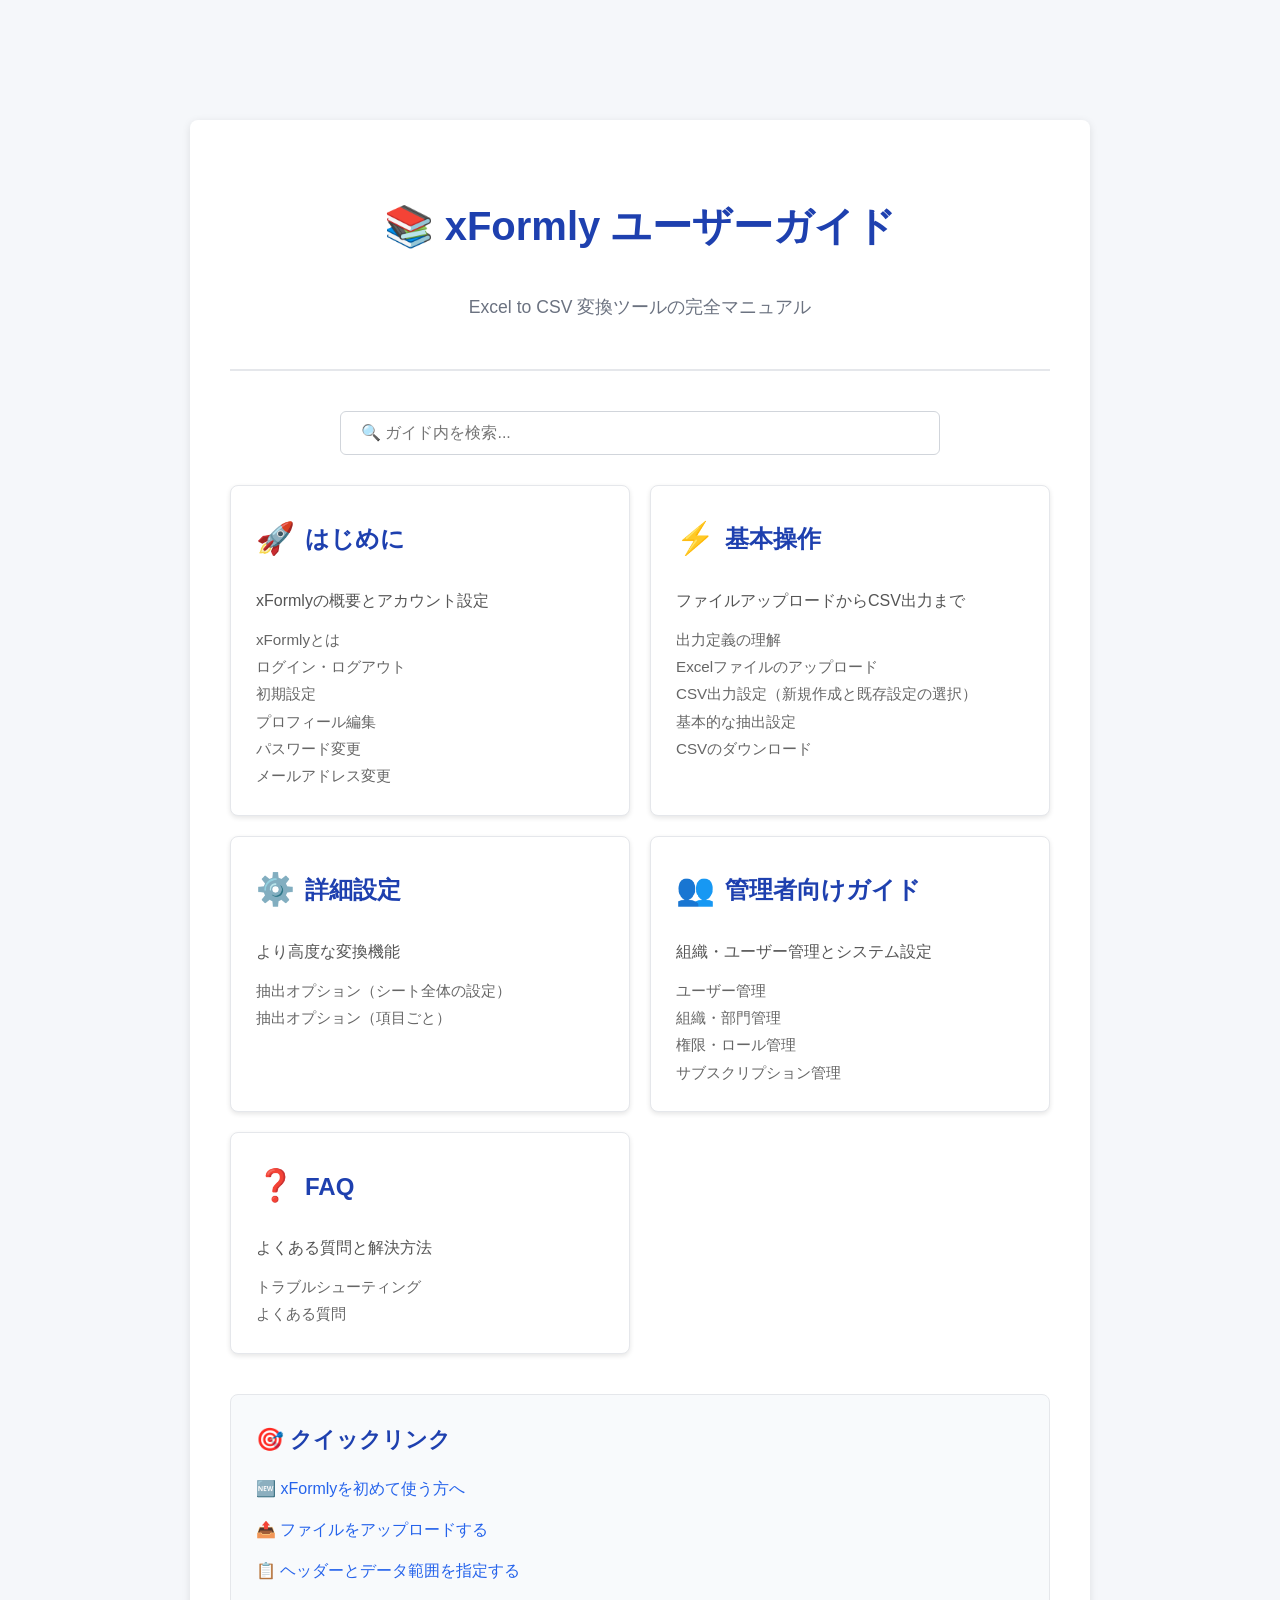
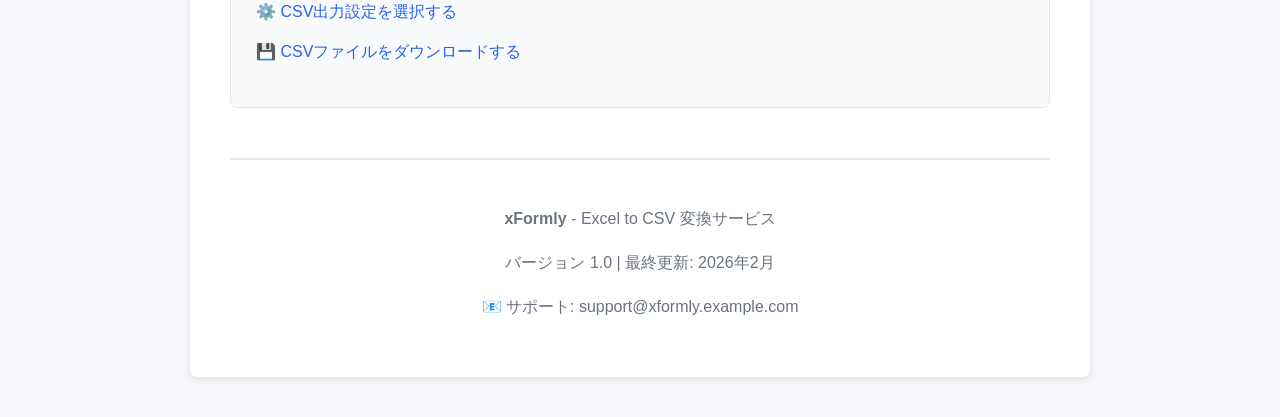
==== index.html @ e6f2d469 "Initial commit: xFormly help site" ====
<!DOCTYPE html>
<html lang="ja">
<head>
    <meta charset="UTF-8">
    <meta name="viewport" content="width=device-width, initial-scale=1.0">
    <title>xFormly ユーザーガイド - トップページ</title>
    
    <link rel="stylesheet" href="css/common.css">
</head>
<body>
    <div class="container">
        <div class="header">
            <h1>📚 xFormly ユーザーガイド</h1>
            <p>Excel to CSV 変換ツールの完全マニュアル</p>
        </div>

        <div class="search-box">
            <input type="text" placeholder="🔍 ガイド内を検索..." id="searchInput">
        </div>

        <div class="nav-grid">
            <a href="getting-started.html" class="nav-card">
                <h2><span class="emoji">🚀</span>はじめに</h2>
                <p>xFormlyの概要とアカウント設定</p>
                <div class="description">
                    xFormlyとは<br>
                    ログイン・ログアウト<br>
                    初期設定<br>
                    プロフィール編集<br>
                    パスワード変更<br>
                    メールアドレス変更
                </div>
            </a>

            <a href="basic-operations.html" class="nav-card">
                <h2><span class="emoji">⚡</span>基本操作</h2>
                <p>ファイルアップロードからCSV出力まで</p>
                <div class="description">
                    出力定義の理解<br>
                    Excelファイルのアップロード<br>
                    CSV出力設定（新規作成と既存設定の選択）<br>
                    基本的な抽出設定<br>
                    CSVのダウンロード
                </div>
            </a>

            <a href="advanced-settings.html" class="nav-card">
                <h2><span class="emoji">⚙️</span>詳細設定</h2>
                <p>より高度な変換機能</p>
                <div class="description">
                    抽出オプション（シート全体の設定）<br>
                    抽出オプション（項目ごと）
                </div>
            </a>

            <a href="admin-guide.html" class="nav-card">
                <h2><span class="emoji">👥</span>管理者向けガイド</h2>
                <p>組織・ユーザー管理とシステム設定</p>
                <div class="description">
                    ユーザー管理<br>
                    組織・部門管理<br>
                    権限・ロール管理<br>
                    サブスクリプション管理
                </div>
            </a>

            <a href="faq.html" class="nav-card">
                <h2><span class="emoji">❓</span>FAQ</h2>
                <p>よくある質問と解決方法</p>
                <div class="description">
                    トラブルシューティング<br>
                    よくある質問
                </div>
            </a>
        </div>

        <div class="quick-links">
            <h3>🎯 クイックリンク</h3>
            <ul>
                <li>🆕 <a href="getting-started-what-is-xformly.html">xFormlyを初めて使う方へ</a></li>
                <li>📤 <a href="basic-operations-upload-excel.html">ファイルをアップロードする</a></li>
                <li>📋 <a href="basic-operations-basic-extraction.html">ヘッダーとデータ範囲を指定する</a></li>
                <li>⚙️ <a href="basic-operations-csv-output-settings.html">CSV出力設定を選択する</a></li>
                <li>💾 <a href="basic-operations-download-csv.html">CSVファイルをダウンロードする</a></li>
            </ul>
        </div>

        <div class="footer">
            <p><strong>xFormly</strong> - Excel to CSV 変換サービス</p>
            <p>バージョン 1.0 | 最終更新: 2026年2月</p>
            <p>📧 サポート: support@xformly.example.com</p>
        </div>
    </div>

    <script>
        // 簡易検索機能（将来的に実装）
        document.getElementById('searchInput').addEventListener('input', function(e) {
            // 検索機能は将来実装
            console.log('検索:', e.target.value);
        });
    </script>
</body>
</html>
---- css/common.css ----
/* ================================================
   xFormly ユーザーガイド 共通スタイルシート
   ================================================ */

/* リセット・基本設定 */
* {
    margin: 0;
    padding: 0;
    box-sizing: border-box;
}

body {
    font-family: -apple-system, BlinkMacSystemFont, 'Segoe UI', 'Hiragino Sans', 'Hiragino Kaku Gothic ProN', Meiryo, sans-serif;
    line-height: 1.8;
    color: #333;
    background: #f5f7fa;
    padding-top: 120px; /* 固定ヘッダ分のスペース */
    padding-bottom: 40px;
}

.container {
    max-width: 900px;
    margin: 0 auto;
    background: white;
    padding: 40px;
    border-radius: 8px;
    box-shadow: 0 2px 8px rgba(0,0,0,0.1);
}

/* 固定ヘッダー */
.top-nav {
    background-color: #2563eb;
    padding: 15px 0;
    position: fixed;
    top: 0;
    left: 0;
    right: 0;
    z-index: 1000;
    box-shadow: 0 2px 4px rgba(0,0,0,0.1);
}

.top-nav .nav-content {
    max-width: 900px;
    margin: 0 auto;
    padding: 0 40px;
    display: flex;
    align-items: center;
    justify-content: space-between;
}

.top-nav a {
    color: white;
    text-decoration: none;
    font-weight: 500;
    transition: opacity 0.3s;
}

.top-nav a:hover {
    opacity: 0.8;
}

.home-link {
    font-size: 1.1em;
}

/* パンくずリスト */
.breadcrumb {
    background-color: #f3f4f6;
    padding: 12px 0;
    font-size: 0.9em;
    position: fixed;
    top: 53px;
    left: 0;
    right: 0;
    z-index: 999;
    border-bottom: 1px solid #e5e7eb;
}

.breadcrumb .breadcrumb-content {
    max-width: 900px;
    margin: 0 auto;
    padding: 0 40px;
}

.breadcrumb a {
    color: #2563eb;
    text-decoration: none;
}

.breadcrumb a:hover {
    text-decoration: underline;
}

.breadcrumb span {
    color: #6b7280;
    margin: 0 8px;
}

/* カテゴリバッジ */
.category-badge {
    background-color: #e0f2fe;
    color: #0369a1;
    padding: 2px 10px;
    border-radius: 4px;
    font-size: 0.85em;
    font-weight: 600;
    display: inline-block;
}

/* タイポグラフィ */
h1 {
    color: #2563eb;
    font-size: 2.5em;
    margin-bottom: 20px;
    padding-bottom: 15px;
    border-bottom: 3px solid #2563eb;
}

h2 {
    color: #1e40af;
    font-size: 1.8em;
    margin-top: 40px;
    margin-bottom: 20px;
    padding-bottom: 10px;
    border-bottom: 2px solid #e5e7eb;
}

h3 {
    color: #1e40af;
    font-size: 1.4em;
    margin-top: 30px;
    margin-bottom: 15px;
}

h4 {
    color: #374151;
    font-size: 1.1em;
    margin-top: 20px;
    margin-bottom: 10px;
}

p {
    margin: 15px 0;
}

ul, ol {
    margin: 15px 0;
    padding-left: 30px;
}

li {
    margin: 8px 0;
}

a {
    color: #2563eb;
    text-decoration: none;
}

a:hover {
    text-decoration: underline;
}

hr {
    border: none;
    border-top: 1px solid #e5e7eb;
    margin: 30px 0;
}

/* テーブル */
table {
    width: 100%;
    border-collapse: collapse;
    margin: 20px 0;
}

th, td {
    padding: 12px;
    text-align: left;
    border: 1px solid #e5e7eb;
}

th {
    background: #f3f4f6;
    font-weight: 600;
    color: #374151;
}

tr:nth-child(even) {
    background-color: #f9fafb;
}

/* コード */
code {
    background: #f3f4f6;
    padding: 2px 6px;
    border-radius: 3px;
    font-family: 'Courier New', 'Consolas', monospace;
    font-size: 0.9em;
}

pre {
    background: #f3f4f6;
    padding: 15px;
    border-radius: 6px;
    overflow-x: auto;
    border: 1px solid #e5e7eb;
}

pre code {
    background: none;
    padding: 0;
}

/* 通知・警告ボックス */
.note {
    background: #eff6ff;
    padding: 15px;
    border-radius: 6px;
    border-left: 4px solid #3b82f6;
    margin: 20px 0;
}

.warning {
    background: #fef3c7;
    padding: 15px;
    border-radius: 6px;
    border-left: 4px solid #f59e0b;
    margin: 20px 0;
}

.tip {
    background: #dcfce7;
    padding: 15px;
    border-radius: 6px;
    border-left: 4px solid #10b981;
    margin: 20px 0;
}

.plan-note {
    background: #fef3c7;
    padding: 15px;
    border-radius: 6px;
    border-left: 4px solid #f59e0b;
    margin: 20px 0;
}

/* ステップセクション */
.step-section {
    background: #f8fafc;
    padding: 20px;
    border-radius: 6px;
    margin: 20px 0;
    border: 1px solid #e5e7eb;
}

.step {
    background: #f8fafc;
    padding: 15px;
    margin: 15px 0;
    border-radius: 6px;
    border-left: 4px solid #6b7280;
}

.step-number {
    display: inline-block;
    background-color: #2563eb;
    color: white;
    width: 28px;
    height: 28px;
    border-radius: 50%;
    text-align: center;
    line-height: 28px;
    font-weight: bold;
    margin-right: 10px;
}

/* 特殊セクション */
.feature-section {
    margin: 30px 0;
}

.user-section {
    background: #f0fdf4;
    padding: 20px;
    border-radius: 6px;
    margin: 20px 0;
    border: 1px solid #d1fae5;
}

.mode-section {
    background: #eff6ff;
    padding: 20px;
    border-radius: 6px;
    margin: 20px 0;
    border-left: 4px solid #3b82f6;
}

.related-links {
    background: #f8fafc;
    padding: 20px;
    border-radius: 6px;
    margin: 30px 0;
    border: 1px solid #e5e7eb;
}

/* 画像プレースホルダー */
.image-placeholder {
    background: #f3f4f6;
    padding: 40px;
    text-align: center;
    border-radius: 6px;
    margin: 20px 0;
    color: #6b7280;
    border: 2px dashed #d1d5db;
}

/* 画像コンテナ */
.image-container {
    margin: 30px 0;
    text-align: center;
}

.image-container img {
    max-width: 100%;
    height: auto;
    border-radius: 8px;
    box-shadow: 0 4px 12px rgba(0,0,0,0.15);
    border: 1px solid #e5e7eb;
}

.image-caption {
    margin-top: 12px;
    font-size: 0.9em;
    color: #6b7280;
    font-style: italic;
}

/* カテゴリリスト（トップページ・カテゴリページ用） */
.category-list {
    display: grid;
    grid-template-columns: repeat(auto-fit, minmax(280px, 1fr));
    gap: 20px;
    margin: 30px 0;
}

.category-card {
    border: 1px solid #e5e7eb;
    border-radius: 8px;
    padding: 20px;
    background-color: #fafafa;
    transition: all 0.3s ease;
    text-decoration: none;
    display: block;
}

.category-card:hover {
    box-shadow: 0 4px 12px rgba(0,0,0,0.15);
    transform: translateY(-2px);
    background-color: #fff;
    border-color: #2563eb;
}

.category-card h3 {
    margin-top: 0;
    color: #1e40af;
}

.category-card p {
    color: #666;
    font-size: 0.95em;
    margin: 10px 0 0 0;
}

.category-card .description {
    font-size: 0.9em;
    color: #6b7280;
    margin-top: 10px;
    line-height: 1.6;
}

/* ナビゲーショングリッド（トップページ用） */
.nav-grid {
    display: grid;
    grid-template-columns: repeat(auto-fit, minmax(300px, 1fr));
    gap: 20px;
    margin: 30px 0;
}

.nav-card {
    border: 1px solid #e5e7eb;
    border-radius: 8px;
    padding: 25px;
    background-color: #fff;
    transition: all 0.3s ease;
    cursor: pointer;
    text-decoration: none;
    display: block;
    box-shadow: 0 2px 5px rgba(0,0,0,0.1);
}

.nav-card:hover {
    transform: translateY(-3px);
    box-shadow: 0 5px 15px rgba(0,0,0,0.2);
    border-color: #2563eb;
}

.nav-card h2 {
    color: #1e40af;
    margin-top: 0;
    font-size: 1.5em;
    display: flex;
    align-items: center;
    border-bottom: none;
    padding-bottom: 0;
}

.nav-card h2 .emoji {
    font-size: 1.3em;
    margin-right: 10px;
}

.nav-card p {
    color: #555;
    margin: 10px 0;
}

.nav-card .description {
    font-size: 0.95em;
    color: #666;
    margin-top: 10px;
    line-height: 1.8;
}

/* トップページ用ヘッダー */
.header {
    text-align: center;
    margin-bottom: 40px;
    padding: 30px 0;
    border-bottom: 2px solid #e5e7eb;
}

.header h1 {
    color: #1e40af;
    font-size: 2.5em;
    margin-bottom: 10px;
    border-bottom: none;
}

.header p {
    color: #6b7280;
    font-size: 1.1em;
}

/* 検索ボックス */
.search-box {
    margin: 30px 0;
    text-align: center;
}

.search-box input {
    width: 100%;
    max-width: 600px;
    padding: 12px 20px;
    font-size: 1em;
    border: 1px solid #d1d5db;
    border-radius: 6px;
    outline: none;
    transition: border-color 0.3s;
}

.search-box input:focus {
    border-color: #2563eb;
    box-shadow: 0 0 0 3px rgba(37, 99, 235, 0.1);
}

/* クイックリンク */
.quick-links {
    background-color: #f8fafc;
    padding: 25px;
    border-radius: 8px;
    margin-top: 40px;
    border: 1px solid #e5e7eb;
}

.quick-links h3 {
    color: #1e40af;
    margin-top: 0;
}

.quick-links ul {
    list-style: none;
    padding: 0;
}

.quick-links li {
    margin: 12px 0;
}

.quick-links a {
    color: #2563eb;
    text-decoration: none;
    font-weight: 500;
}

.quick-links a:hover {
    text-decoration: underline;
}

/* フッター */
.footer {
    text-align: center;
    margin-top: 50px;
    padding-top: 30px;
    border-top: 2px solid #e5e7eb;
    color: #6b7280;
}

/* 詳細情報の開閉 */
details {
    margin: 15px 0;
    background: #f9fafb;
    padding: 15px;
    border-radius: 6px;
    border: 1px solid #e5e7eb;
}

summary {
    cursor: pointer;
    font-weight: 600;
    color: #1e40af;
    user-select: none;
}

summary:hover {
    color: #2563eb;
}

details[open] summary {
    margin-bottom: 10px;
}

/* レスポンシブデザイン */
@media (max-width: 768px) {
    body {
        padding-top: 110px;
        padding-left: 10px;
        padding-right: 10px;
    }

    .container {
        padding: 20px;
    }

    .top-nav .nav-content,
    .breadcrumb .breadcrumb-content {
        padding: 0 20px;
    }

    h1 {
        font-size: 2em;
    }

    h2 {
        font-size: 1.5em;
    }

    .nav-grid,
    .category-list {
        grid-template-columns: 1fr;
    }
}

/* 出力定義の理解ページ用スタイル */
.hierarchy-box { 
    background: #eff6ff; 
    border: 2px solid #3b82f6; 
    padding: 30px; 
    border-radius: 8px; 
    margin: 30px 0; 
}

.hierarchy-level { 
    background: white; 
    padding: 15px; 
    margin: 10px 0; 
    border-radius: 6px; 
    border-left: 4px solid #3b82f6; 
}

.hierarchy-level h4 { 
    color: #1e40af; 
    margin: 0 0 10px 0; 
}

.hierarchy-level p { 
    margin: 5px 0; 
    font-size: 0.95em; 
    color: #374151;
}

.example-box { 
    background: #f0fdf4; 
    border: 2px solid #86efac; 
    border-radius: 8px; 
    padding: 20px; 
    margin: 20px 0; 
}

.example-box h4 { 
    color: #166534; 
    margin-top: 0; 
}

.flow-diagram { 
    background: white; 
    border: 2px solid #e5e7eb; 
    border-radius: 8px; 
    padding: 20px; 
    margin: 20px 0; 
}

.flow-step { 
    display: flex; 
    align-items: center; 
    margin: 15px 0; 
}

.flow-number { 
    background: #3b82f6; 
    color: white; 
    width: 40px; 
    height: 40px; 
    border-radius: 50%; 
    display: flex; 
    align-items: center; 
    justify-content: center; 
    font-weight: bold; 
    flex-shrink: 0; 
}

.flow-content { 
    margin-left: 20px; 
    flex: 1; 
}
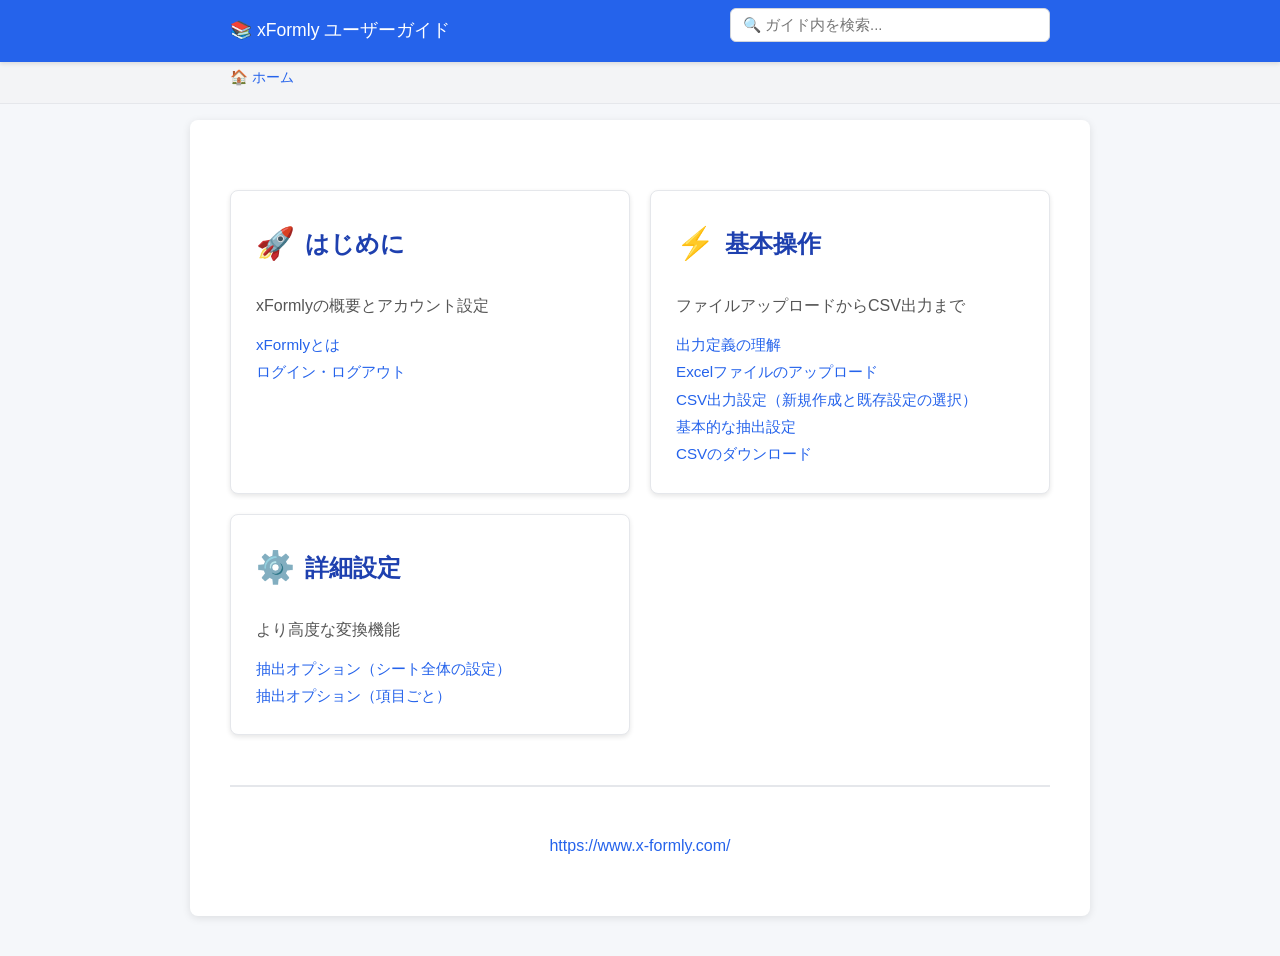
==== commit 5f49a361: "chore: unify headers, clean docs, and refine search/layout" ====
--- a/index.html
+++ b/index.html
@@ -7,97 +7,93 @@
     
     <link rel="stylesheet" href="css/common.css">
 </head>
-<body>
+<body class="page-index-floating">
+    <div class="top-nav">
+        <div class="nav-content">
+            <a href="index.html" class="home-link">📚 xFormly ユーザーガイド</a>
+        </div>
+    </div>
+    <div class="breadcrumb">
+        <div class="breadcrumb-content">
+            <a href="index.html">🏠 ホーム</a>
+        </div>
+    </div>
+
     <div class="container">
-        <div class="header">
-            <h1>📚 xFormly ユーザーガイド</h1>
-            <p>Excel to CSV 変換ツールの完全マニュアル</p>
+        <div class="search-box">
+            <input type="text" placeholder="🔍 ガイド内を検索..." id="searchInput">
+            <p class="search-help">入力すると「トップページ内の項目」を絞り込み、下部に「全ガイド横断の候補ページ（最大8件）」を表示します。</p>
         </div>
 
-        <div class="search-box">
-            <input type="text" placeholder="🔍 ガイド内を検索..." id="searchInput">
+        <div class="global-search-results" id="globalSearchResults" hidden>
+            <h3>🔎 全ガイド検索結果</h3>
+            <p class="search-status" id="searchStatus"></p>
+            <ul id="searchResultsList"></ul>
         </div>
 
         <div class="nav-grid">
-            <a href="getting-started.html" class="nav-card">
-                <h2><span class="emoji">🚀</span>はじめに</h2>
+            <div class="nav-card" data-category-url="getting-started.html">
+                <h2><a href="getting-started.html"><span class="emoji">🚀</span>はじめに</a></h2>
                 <p>xFormlyの概要とアカウント設定</p>
                 <div class="description">
-                    xFormlyとは<br>
-                    ログイン・ログアウト<br>
-                    初期設定<br>
-                    プロフィール編集<br>
-                    パスワード変更<br>
-                    メールアドレス変更
+                    <a href="getting-started-what-is-xformly.html">xFormlyとは</a>
+                    <a href="getting-started-login-logout.html">ログイン・ログアウト</a>
                 </div>
-            </a>
+            </div>
 
-            <a href="basic-operations.html" class="nav-card">
-                <h2><span class="emoji">⚡</span>基本操作</h2>
+            <div class="nav-card" data-category-url="basic-operations.html">
+                <h2><a href="basic-operations.html"><span class="emoji">⚡</span>基本操作</a></h2>
                 <p>ファイルアップロードからCSV出力まで</p>
                 <div class="description">
-                    出力定義の理解<br>
-                    Excelファイルのアップロード<br>
-                    CSV出力設定（新規作成と既存設定の選択）<br>
-                    基本的な抽出設定<br>
-                    CSVのダウンロード
+                    <a href="basic-operations-understanding-definitions.html">出力定義の理解</a>
+                    <a href="basic-operations-upload-excel.html">Excelファイルのアップロード</a>
+                    <a href="basic-operations-csv-output-settings.html">CSV出力設定（新規作成と既存設定の選択）</a>
+                    <a href="basic-operations-basic-extraction.html">基本的な抽出設定</a>
+                    <a href="basic-operations-download-csv.html">CSVのダウンロード</a>
                 </div>
-            </a>
+            </div>
 
-            <a href="advanced-settings.html" class="nav-card">
-                <h2><span class="emoji">⚙️</span>詳細設定</h2>
+            <div class="nav-card" data-category-url="advanced-settings.html">
+                <h2><a href="advanced-settings.html"><span class="emoji">⚙️</span>詳細設定</a></h2>
                 <p>より高度な変換機能</p>
                 <div class="description">
-                    抽出オプション（シート全体の設定）<br>
-                    抽出オプション（項目ごと）
+                    <a href="advanced-settings-sheet-extraction-options.html">抽出オプション（シート全体の設定）</a>
+                    <a href="advanced-settings-column-options.html">抽出オプション（項目ごと）</a>
                 </div>
-            </a>
+            </div>
 
-            <a href="admin-guide.html" class="nav-card">
-                <h2><span class="emoji">👥</span>管理者向けガイド</h2>
-                <p>組織・ユーザー管理とシステム設定</p>
-                <div class="description">
-                    ユーザー管理<br>
-                    組織・部門管理<br>
-                    権限・ロール管理<br>
-                    サブスクリプション管理
-                </div>
-            </a>
-
-            <a href="faq.html" class="nav-card">
-                <h2><span class="emoji">❓</span>FAQ</h2>
-                <p>よくある質問と解決方法</p>
-                <div class="description">
-                    トラブルシューティング<br>
-                    よくある質問
-                </div>
-            </a>
         </div>
 
-        <div class="quick-links">
-            <h3>🎯 クイックリンク</h3>
-            <ul>
-                <li>🆕 <a href="getting-started-what-is-xformly.html">xFormlyを初めて使う方へ</a></li>
-                <li>📤 <a href="basic-operations-upload-excel.html">ファイルをアップロードする</a></li>
-                <li>📋 <a href="basic-operations-basic-extraction.html">ヘッダーとデータ範囲を指定する</a></li>
-                <li>⚙️ <a href="basic-operations-csv-output-settings.html">CSV出力設定を選択する</a></li>
-                <li>💾 <a href="basic-operations-download-csv.html">CSVファイルをダウンロードする</a></li>
-            </ul>
-        </div>
-
-        <div class="footer">
-            <p><strong>xFormly</strong> - Excel to CSV 変換サービス</p>
-            <p>バージョン 1.0 | 最終更新: 2026年2月</p>
-            <p>📧 サポート: support@xformly.example.com</p>
+           <div class="footer">
+            <p><a href="https://www.x-formly.com/" target="_blank" rel="noopener noreferrer">https://www.x-formly.com/</a></p>
         </div>
     </div>
 
+    <script src="js/common-interactions.js"></script>
+    <script src="js/guide-metadata.js"></script>
+    <script src="js/index-search.js"></script>
     <script>
-        // 簡易検索機能（将来的に実装）
-        document.getElementById('searchInput').addEventListener('input', function(e) {
-            // 検索機能は将来実装
-            console.log('検索:', e.target.value);
+        const searchInput = document.getElementById('searchInput');
+        const navCards = Array.from(document.querySelectorAll('.nav-card'));
+        const quickLinkItems = Array.from(document.querySelectorAll('.quick-links li'));
+        const globalSearchResults = document.getElementById('globalSearchResults');
+        const searchStatus = document.getElementById('searchStatus');
+        const searchResultsList = document.getElementById('searchResultsList');
+
+        window.setupIndexSearch({
+            searchInput,
+            navCards,
+            quickLinkItems,
+            globalSearchResults,
+            searchStatus,
+            searchResultsList,
+            guideMetadata: window.guideMetadata || [],
+            searchResultLimit: 8,
+            searchDebounceMs: 150
         });
+
+        window.setupPanelNavigation(navCards, { interactiveSelector: 'a, button, input, select, textarea, label, summary' });
     </script>
+    <script src="js/shared-header.js"></script>
 </body>
 </html>
--- a/css/common.css
+++ b/css/common.css
@@ -379,6 +379,25 @@
     line-height: 1.6;
 }
 
+[data-category-url] {
+    cursor: pointer;
+}
+
+[data-category-url]:focus-visible {
+    outline: 2px solid #4c8bf5;
+    outline-offset: 2px;
+}
+
+.panel-title-link {
+    color: inherit;
+    text-decoration: none;
+}
+
+.panel-title-link:hover,
+.panel-title-link:focus-visible {
+    text-decoration: underline;
+}
+
 /* ナビゲーショングリッド（トップページ用） */
 .nav-grid {
     display: grid;
@@ -415,6 +434,17 @@
     padding-bottom: 0;
 }
 
+.nav-card h2 a {
+    color: inherit;
+    text-decoration: none;
+    display: inline-flex;
+    align-items: center;
+}
+
+.nav-card h2 a:hover {
+    text-decoration: underline;
+}
+
 .nav-card h2 .emoji {
     font-size: 1.3em;
     margin-right: 10px;
@@ -430,6 +460,15 @@
     color: #666;
     margin-top: 10px;
     line-height: 1.8;
+}
+
+.nav-card .description a,
+.nav-card .description span {
+    display: block;
+}
+
+.nav-card .description a {
+    color: #2563eb;
 }
 
 /* トップページ用ヘッダー */
@@ -447,6 +486,27 @@
     border-bottom: none;
 }
 
+#homeResetTrigger {
+    cursor: pointer;
+}
+
+.home-reset-trigger {
+    appearance: none;
+    border: none;
+    background: transparent;
+    color: inherit;
+    font: inherit;
+    line-height: inherit;
+    padding: 0;
+    cursor: pointer;
+}
+
+.home-reset-trigger:focus-visible {
+    outline: 3px solid rgba(37, 99, 235, 0.35);
+    outline-offset: 6px;
+    border-radius: 6px;
+}
+
 .header p {
     color: #6b7280;
     font-size: 1.1em;
@@ -472,6 +532,245 @@
 .search-box input:focus {
     border-color: #2563eb;
     box-shadow: 0 0 0 3px rgba(37, 99, 235, 0.1);
+}
+
+.search-help {
+    margin: 10px auto 0;
+    max-width: 720px;
+    color: #6b7280;
+    font-size: 0.92em;
+    line-height: 1.6;
+}
+
+.global-search-results {
+    background-color: #f8fafc;
+    border: 1px solid #e5e7eb;
+    border-radius: 8px;
+    padding: 20px;
+    margin-top: -10px;
+    margin-bottom: 25px;
+}
+
+.global-search-results h3 {
+    margin-top: 0;
+    color: #1e40af;
+}
+
+.search-status {
+    color: #6b7280;
+    margin: 8px 0 14px 0;
+    font-size: 0.95em;
+}
+
+.page-index-floating .search-box {
+    position: fixed;
+    top: 8px;
+    right: max(16px, calc((100vw - 900px) / 2 + 40px));
+    z-index: 1001;
+    margin: 0;
+    width: 320px;
+    text-align: right;
+}
+
+.page-index-floating .search-box input {
+    width: 320px;
+    max-width: 320px;
+    padding: 8px 12px;
+    font-size: 0.92em;
+}
+
+.page-index-floating .search-box .search-help {
+    display: none;
+}
+
+.page-search-floating .search-box {
+    position: fixed;
+    top: 66px;
+    right: max(16px, calc((100vw - 900px) / 2 + 40px));
+    z-index: 1000;
+    margin: 0;
+    width: 320px;
+    text-align: right;
+}
+
+.page-search-floating .search-box input {
+    width: 320px;
+    max-width: 320px;
+    padding: 8px 12px;
+    font-size: 0.92em;
+}
+
+.page-search-floating .search-help,
+.page-search-floating .search-status {
+    display: none;
+}
+
+@media (max-width: 900px) {
+    .page-index-floating .search-box {
+        position: static;
+        top: auto;
+        right: auto;
+        z-index: auto;
+        margin: 30px 0;
+        width: auto;
+        text-align: center;
+    }
+
+    .page-index-floating .search-box input {
+        width: 100%;
+        max-width: 600px;
+        padding: 12px 20px;
+        font-size: 1em;
+    }
+
+    .page-index-floating .search-box .search-help {
+        display: block;
+    }
+
+    .page-search-floating .search-box {
+        position: static;
+        top: auto;
+        right: auto;
+        z-index: auto;
+        margin: 30px 0;
+        width: auto;
+        text-align: center;
+    }
+
+    .page-search-floating .search-box input {
+        width: 100%;
+        max-width: 600px;
+        padding: 12px 20px;
+        font-size: 1em;
+    }
+
+    .page-search-floating .search-help,
+    .page-search-floating .search-status {
+        display: block;
+    }
+}
+
+.global-search-results ul {
+    list-style: none;
+    padding: 0;
+    margin: 0;
+}
+
+.global-search-results li {
+    padding: 10px 0;
+    border-top: 1px solid #e5e7eb;
+}
+
+.global-search-results li:first-child {
+    border-top: none;
+    padding-top: 0;
+}
+
+.global-search-results a {
+    color: #2563eb;
+    font-weight: 600;
+}
+
+.result-snippet {
+    margin: 4px 0 0 0;
+    color: #4b5563;
+    font-size: 0.92em;
+    line-height: 1.6;
+}
+
+.advanced-feature-grid {
+    display: grid;
+    grid-template-columns: repeat(auto-fit, minmax(300px, 1fr));
+    gap: 20px;
+    margin: 30px 0;
+}
+
+.advanced-feature-card {
+    border: 1px solid #e5e7eb;
+    border-radius: 8px;
+    padding: 20px;
+}
+
+.advanced-feature-list {
+    margin-top: 10px;
+}
+
+.advanced-feature-link {
+    display: inline-block;
+    margin-top: 10px;
+    color: #2563eb;
+}
+
+.advanced-tip-spacing {
+    margin-top: 40px;
+}
+
+.guide-image-large {
+    max-width: 80%;
+    height: auto;
+    margin: 20px 0;
+}
+
+.guide-note-emphasis {
+    background-color: #f8fafc;
+    border-left: 4px solid #3b82f6;
+    padding: 20px;
+    margin: 20px 0;
+}
+
+.compact-list {
+    margin-top: 10px;
+    margin-bottom: 0;
+}
+
+.anchor-link {
+    color: #2563eb;
+}
+
+.page-column-options h3[id^="setting-"],
+.page-sheet-options h3[id^="setting-"] {
+    margin-top: 20px;
+    scroll-margin-top: 130px;
+}
+
+.code-example {
+    background-color: #f5f5f5;
+    padding: 10px;
+    border-radius: 4px;
+}
+
+.image-frame-small {
+    max-width: 50%;
+    height: auto;
+    border: 1px solid #e5e7eb;
+    border-radius: 6px;
+    margin: 20px 0;
+}
+
+.guide-image-medium {
+    max-width: 50%;
+    height: auto;
+    margin: 20px 0;
+}
+
+.table-top-spacing {
+    margin-top: 10px;
+}
+
+.text-top-spacing {
+    margin-top: 10px;
+}
+
+.col-width-80 {
+    width: 80px;
+}
+
+.row-highlight-blue {
+    background: #dbeafe;
+}
+
+.hierarchy-level-indented {
+    margin-left: 30px;
 }
 
 /* クイックリンク */
